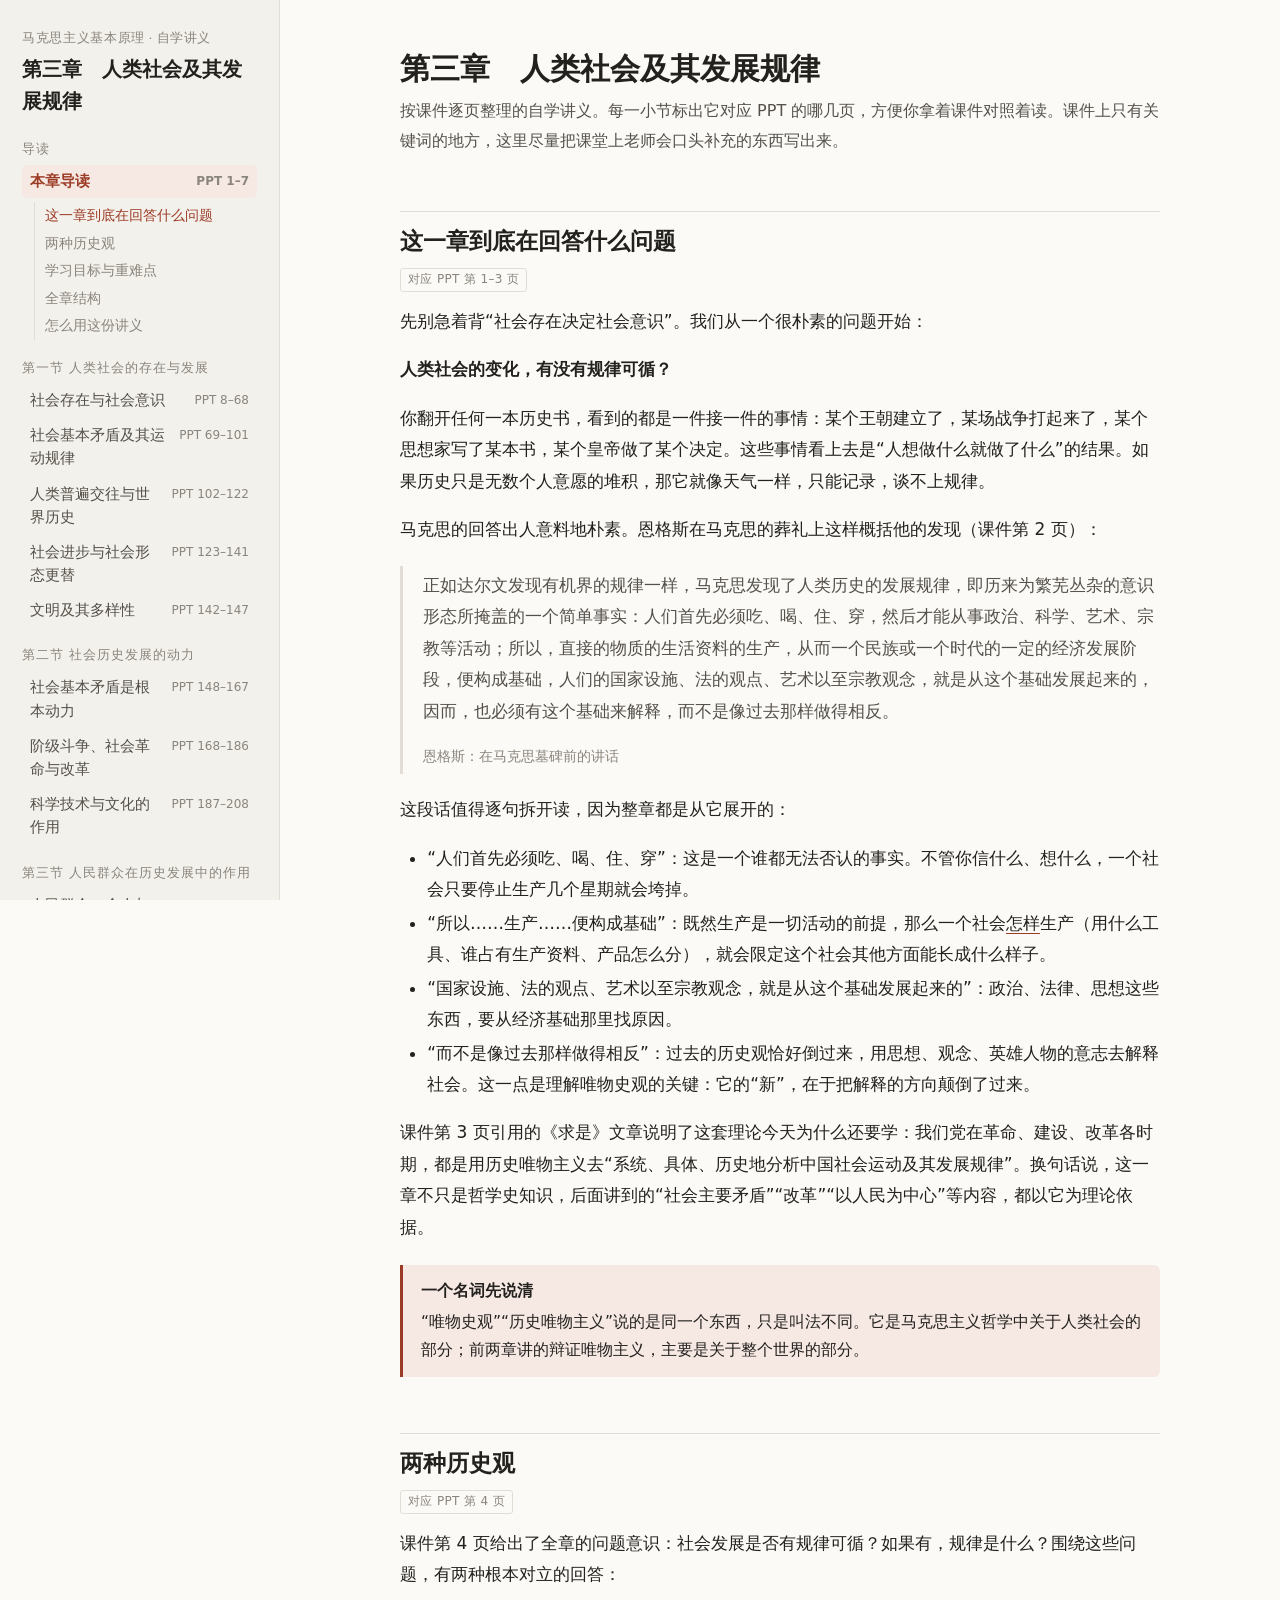
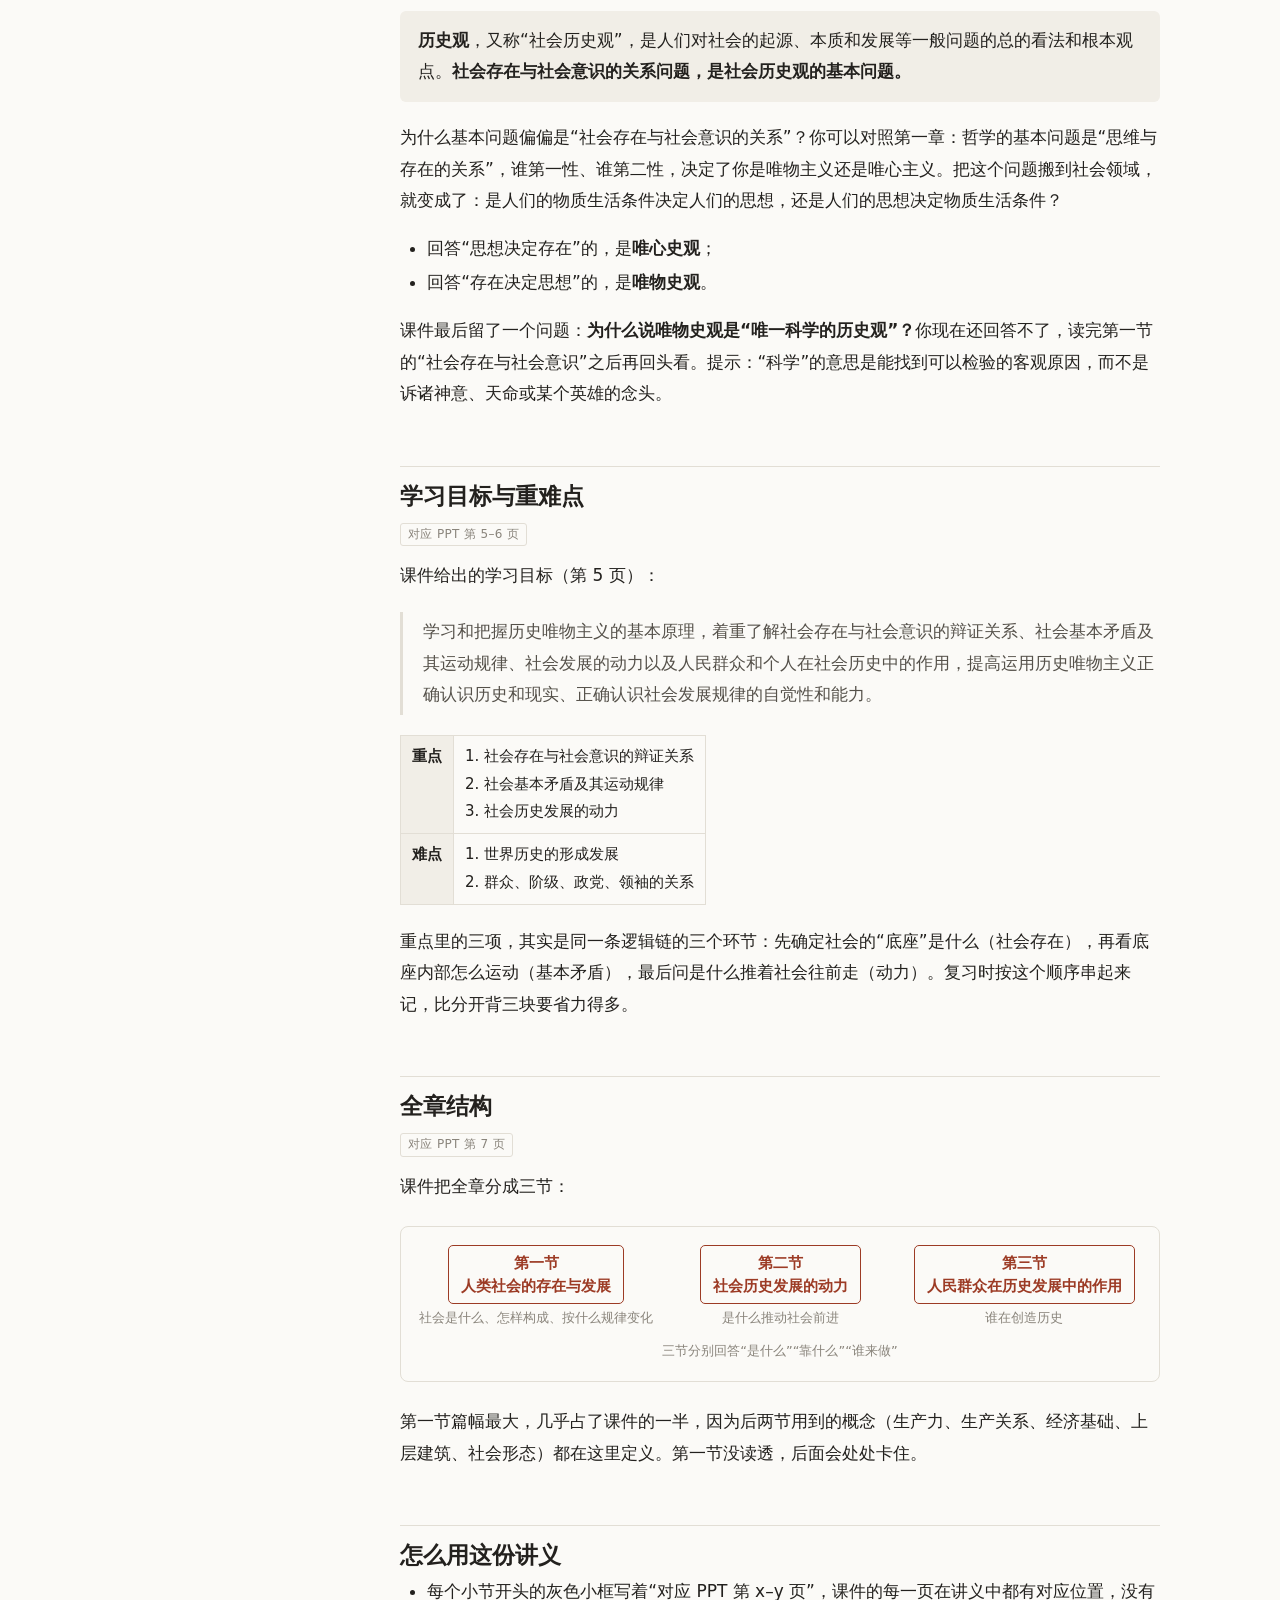
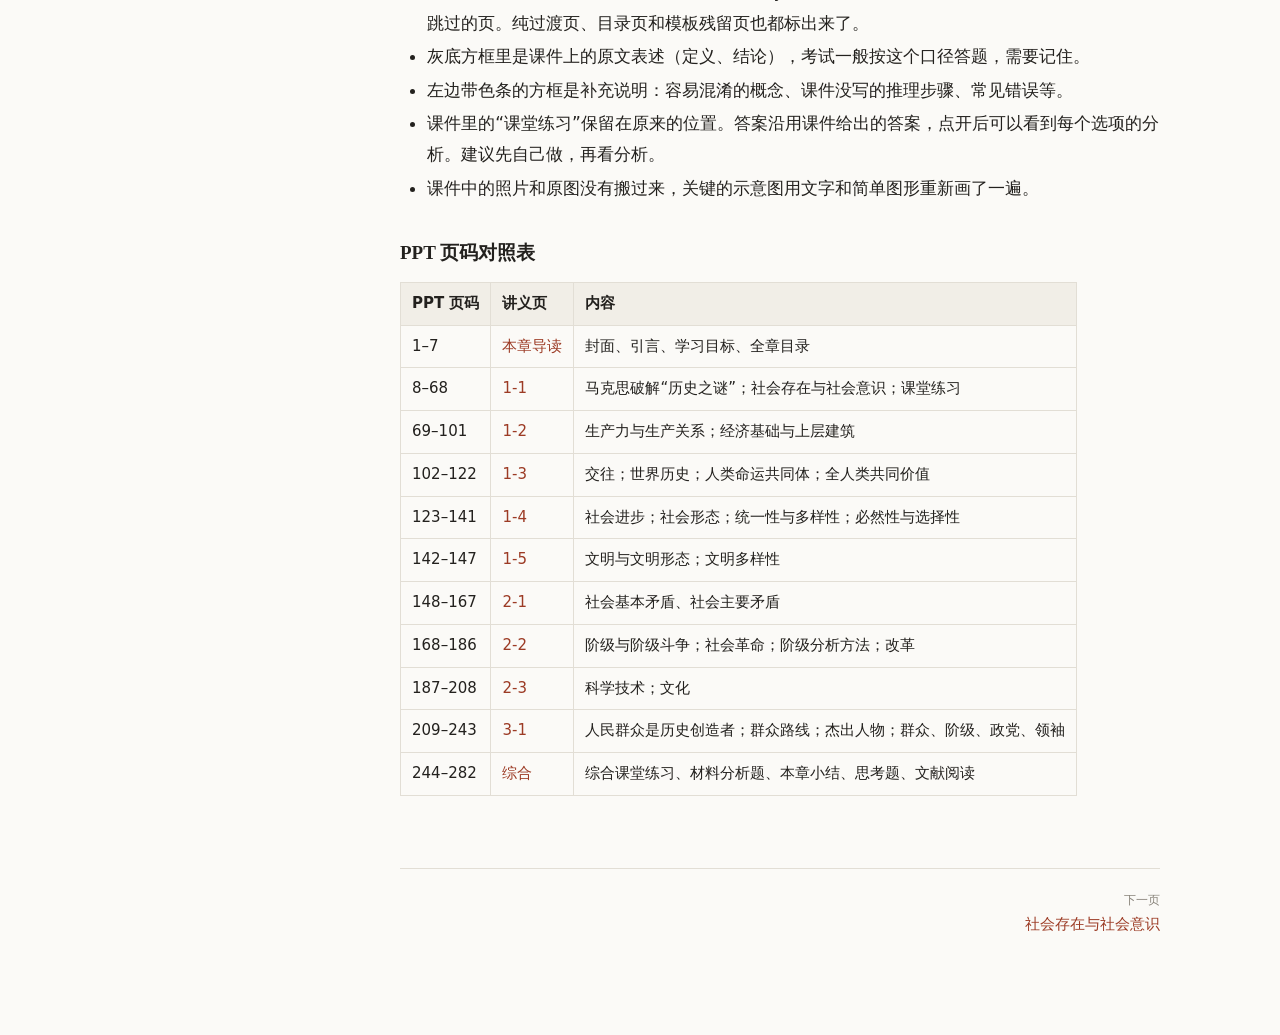
==== index.html @ 6065ba48 "Add chapter 3 intro and section 1-1 notes Co-Authored-By: Claude Opus 5.5 <noreply@anthropic.com>" ====
<!doctype html>
<html lang="zh-CN">
<head>
<meta charset="utf-8">
<meta name="viewport" content="width=device-width, initial-scale=1">
<title>第三章 人类社会及其发展规律</title>
<link rel="stylesheet" href="assets/style.css">
</head>
<body>
<main><div class="page">

<h1>第三章　人类社会及其发展规律</h1>
<p class="lead">按课件逐页整理的自学讲义。每一小节标出它对应 PPT 的哪几页，方便你拿着课件对照着读。课件上只有关键词的地方，这里尽量把课堂上老师会口头补充的东西写出来。</p>

<h2 id="why">这一章到底在回答什么问题</h2>
<div class="ppt" data-ppt="1-3">对应 PPT 第 1–3 页</div>

<p>先别急着背“社会存在决定社会意识”。我们从一个很朴素的问题开始：</p>

<p><strong>人类社会的变化，有没有规律可循？</strong></p>

<p>你翻开任何一本历史书，看到的都是一件接一件的事情：某个王朝建立了，某场战争打起来了，某个思想家写了某本书，某个皇帝做了某个决定。这些事情看上去是“人想做什么就做了什么”的结果。如果历史只是无数个人意愿的堆积，那它就像天气一样，只能记录，谈不上规律。</p>

<p>马克思的回答出人意料地朴素。恩格斯在马克思的葬礼上这样概括他的发现（课件第 2 页）：</p>

<blockquote>
<p>正如达尔文发现有机界的规律一样，马克思发现了人类历史的发展规律，即历来为繁芜丛杂的意识形态所掩盖的一个简单事实：人们首先必须吃、喝、住、穿，然后才能从事政治、科学、艺术、宗教等活动；所以，直接的物质的生活资料的生产，从而一个民族或一个时代的一定的经济发展阶段，便构成基础，人们的国家设施、法的观点、艺术以至宗教观念，就是从这个基础发展起来的，因而，也必须有这个基础来解释，而不是像过去那样做得相反。</p>
<footer>恩格斯：在马克思墓碑前的讲话</footer>
</blockquote>

<p>这段话值得逐句拆开读，因为整章都是从它展开的：</p>
<ul>
<li>“人们首先必须吃、喝、住、穿”：这是一个谁都无法否认的事实。不管你信什么、想什么，一个社会只要停止生产几个星期就会垮掉。</li>
<li>“所以……生产……便构成基础”：既然生产是一切活动的前提，那么一个社会<em>怎样</em>生产（用什么工具、谁占有生产资料、产品怎么分），就会限定这个社会其他方面能长成什么样子。</li>
<li>“国家设施、法的观点、艺术以至宗教观念，就是从这个基础发展起来的”：政治、法律、思想这些东西，要从经济基础那里找原因。</li>
<li>“而不是像过去那样做得相反”：过去的历史观恰好倒过来，用思想、观念、英雄人物的意志去解释社会。这一点是理解唯物史观的关键：它的“新”，在于把解释的方向颠倒了过来。</li>
</ul>

<p>课件第 3 页引用的《求是》文章说明了这套理论今天为什么还要学：我们党在革命、建设、改革各时期，都是用历史唯物主义去“系统、具体、历史地分析中国社会运动及其发展规律”。换句话说，这一章不只是哲学史知识，后面讲到的“社会主要矛盾”“改革”“以人民为中心”等内容，都以它为理论依据。</p>

<div class="note">
<span class="t">一个名词先说清</span>
<p>“唯物史观”“历史唯物主义”说的是同一个东西，只是叫法不同。它是马克思主义哲学中关于人类社会的部分；前两章讲的辩证唯物主义，主要是关于整个世界的部分。</p>
</div>

<h2 id="question">两种历史观</h2>
<div class="ppt" data-ppt="4">对应 PPT 第 4 页</div>

<p>课件第 4 页给出了全章的问题意识：社会发展是否有规律可循？如果有，规律是什么？围绕这些问题，有两种根本对立的回答：</p>

<div class="def">
<p><strong>历史观</strong>，又称“社会历史观”，是人们对社会的起源、本质和发展等一般问题的总的看法和根本观点。<strong>社会存在与社会意识的关系问题，是社会历史观的基本问题。</strong></p>
</div>

<p>为什么基本问题偏偏是“社会存在与社会意识的关系”？你可以对照第一章：哲学的基本问题是“思维与存在的关系”，谁第一性、谁第二性，决定了你是唯物主义还是唯心主义。把这个问题搬到社会领域，就变成了：是人们的物质生活条件决定人们的思想，还是人们的思想决定物质生活条件？</p>
<ul>
<li>回答“思想决定存在”的，是<strong>唯心史观</strong>；</li>
<li>回答“存在决定思想”的，是<strong>唯物史观</strong>。</li>
</ul>

<p>课件最后留了一个问题：<strong>为什么说唯物史观是“唯一科学的历史观”？</strong>你现在还回答不了，读完第一节的“社会存在与社会意识”之后再回头看。提示：“科学”的意思是能找到可以检验的客观原因，而不是诉诸神意、天命或某个英雄的念头。</p>

<h2 id="goals">学习目标与重难点</h2>
<div class="ppt" data-ppt="5-6">对应 PPT 第 5–6 页</div>

<p>课件给出的学习目标（第 5 页）：</p>
<blockquote><p>学习和把握历史唯物主义的基本原理，着重了解社会存在与社会意识的辩证关系、社会基本矛盾及其运动规律、社会发展的动力以及人民群众和个人在社会历史中的作用，提高运用历史唯物主义正确认识历史和现实、正确认识社会发展规律的自觉性和能力。</p></blockquote>

<table>
<tr><th>重点</th><td>1. 社会存在与社会意识的辩证关系<br>2. 社会基本矛盾及其运动规律<br>3. 社会历史发展的动力</td></tr>
<tr><th>难点</th><td>1. 世界历史的形成发展<br>2. 群众、阶级、政党、领袖的关系</td></tr>
</table>

<p>重点里的三项，其实是同一条逻辑链的三个环节：先确定社会的“底座”是什么（社会存在），再看底座内部怎么运动（基本矛盾），最后问是什么推着社会往前走（动力）。复习时按这个顺序串起来记，比分开背三块要省力得多。</p>

<h2 id="map">全章结构</h2>
<div class="ppt" data-ppt="7">对应 PPT 第 7 页</div>

<p>课件把全章分成三节：</p>

<div class="fig">
<div class="row" style="align-items:stretch">
  <div class="col" style="flex:1;min-width:180px">
    <div class="box hl">第一节<br>人类社会的存在与发展</div>
    <div class="arr">社会是什么、怎样构成、按什么规律变化</div>
  </div>
  <div class="col" style="flex:1;min-width:180px">
    <div class="box hl">第二节<br>社会历史发展的动力</div>
    <div class="arr">是什么推动社会前进</div>
  </div>
  <div class="col" style="flex:1;min-width:180px">
    <div class="box hl">第三节<br>人民群众在历史发展中的作用</div>
    <div class="arr">谁在创造历史</div>
  </div>
</div>
<div class="cap">三节分别回答“是什么”“靠什么”“谁来做”</div>
</div>

<p>第一节篇幅最大，几乎占了课件的一半，因为后两节用到的概念（生产力、生产关系、经济基础、上层建筑、社会形态）都在这里定义。第一节没读透，后面会处处卡住。</p>

<h2 id="howto">怎么用这份讲义</h2>

<ul>
<li>每个小节开头的灰色小框写着“对应 PPT 第 x–y 页”，课件的每一页在讲义中都有对应位置，没有跳过的页。纯过渡页、目录页和模板残留页也都标出来了。</li>
<li>灰底方框里是课件上的原文表述（定义、结论），考试一般按这个口径答题，需要记住。</li>
<li>左边带色条的方框是补充说明：容易混淆的概念、课件没写的推理步骤、常见错误等。</li>
<li>课件里的“课堂练习”保留在原来的位置。答案沿用课件给出的答案，点开后可以看到每个选项的分析。建议先自己做，再看分析。</li>
<li>课件中的照片和原图没有搬过来，关键的示意图用文字和简单图形重新画了一遍。</li>
</ul>

<h3>PPT 页码对照表</h3>
<table class="map">
<tr><th>PPT 页码</th><th>讲义页</th><th>内容</th></tr>
<tr><td>1–7</td><td><a href="index.html">本章导读</a></td><td>封面、引言、学习目标、全章目录</td></tr>
<tr><td>8–68</td><td><a href="1-1.html">1-1</a></td><td>马克思破解“历史之谜”；社会存在与社会意识；课堂练习</td></tr>
<tr><td>69–101</td><td><a href="1-2.html">1-2</a></td><td>生产力与生产关系；经济基础与上层建筑</td></tr>
<tr><td>102–122</td><td><a href="1-3.html">1-3</a></td><td>交往；世界历史；人类命运共同体；全人类共同价值</td></tr>
<tr><td>123–141</td><td><a href="1-4.html">1-4</a></td><td>社会进步；社会形态；统一性与多样性；必然性与选择性</td></tr>
<tr><td>142–147</td><td><a href="1-5.html">1-5</a></td><td>文明与文明形态；文明多样性</td></tr>
<tr><td>148–167</td><td><a href="2-1.html">2-1</a></td><td>社会基本矛盾、社会主要矛盾</td></tr>
<tr><td>168–186</td><td><a href="2-2.html">2-2</a></td><td>阶级与阶级斗争；社会革命；阶级分析方法；改革</td></tr>
<tr><td>187–208</td><td><a href="2-3.html">2-3</a></td><td>科学技术；文化</td></tr>
<tr><td>209–243</td><td><a href="3-1.html">3-1</a></td><td>人民群众是历史创造者；群众路线；杰出人物；群众、阶级、政党、领袖</td></tr>
<tr><td>244–282</td><td><a href="review.html">综合</a></td><td>综合课堂练习、材料分析题、本章小结、思考题、文献阅读</td></tr>
</table>

</div></main>
<script src="assets/site.js"></script>
</body>
</html>
---- assets/style.css ----
:root {
  --bg: #fbfaf7;
  --bg-side: #f3f1ec;
  --bg-soft: #f1eee7;
  --ink: #23211e;
  --ink-2: #55514a;
  --ink-3: #8a857c;
  --line: #e2ded5;
  --accent: #9c3b25;
  --accent-soft: #f6e9e4;
  --code: #efece5;
  --serif: "Noto Serif SC", "Source Han Serif SC", "Source Han Serif CN", "Songti SC", "STSong", "SimSun", serif;
  --sans: "PingFang SC", "Hiragino Sans GB", "Microsoft YaHei", "Noto Sans SC", system-ui, sans-serif;
  color-scheme: light;
}
@media (prefers-color-scheme: dark) {
  :root:not([data-theme="light"]) {
    --bg: #1b1a18; --bg-side: #222120; --bg-soft: #2a2826; --ink: #e9e5dc; --ink-2: #bdb7ab;
    --ink-3: #8c867b; --line: #3a3733; --accent: #e08a6f; --accent-soft: #3a2a24; --code: #2c2a27;
    color-scheme: dark;
  }
}
:root[data-theme="dark"] {
  --bg: #1b1a18; --bg-side: #222120; --bg-soft: #2a2826; --ink: #e9e5dc; --ink-2: #bdb7ab;
  --ink-3: #8c867b; --line: #3a3733; --accent: #e08a6f; --accent-soft: #3a2a24; --code: #2c2a27;
  color-scheme: dark;
}

* { box-sizing: border-box; }
html { scroll-padding-top: 72px; }
body {
  margin: 0; background: var(--bg); color: var(--ink);
  font-family: var(--sans); font-size: 17px; line-height: 1.85;
  -webkit-text-size-adjust: 100%;
}
a { color: var(--accent); text-decoration: none; }
a:hover { text-decoration: underline; }

/* ---------- layout ---------- */
.side {
  position: fixed; top: 0; left: 0; bottom: 0; width: 280px; overflow-y: auto;
  background: var(--bg-side); border-right: 1px solid var(--line); padding: 28px 22px 40px;
  font-size: 14.5px; line-height: 1.6;
}
.side .book { font-family: var(--serif); font-size: 13px; color: var(--ink-3); letter-spacing: .05em; }
.side .chap { font-family: var(--serif); font-size: 20px; font-weight: 700; margin: 4px 0 22px; color: var(--ink); display: block; }
.side .group { margin: 18px 0 6px; font-size: 12.5px; color: var(--ink-3); letter-spacing: .08em; }
.side ol { list-style: none; margin: 0; padding: 0; }
.side li > a { display: flex; justify-content: space-between; gap: 8px; padding: 5px 8px; border-radius: 5px; color: var(--ink-2); }
.side li > a:hover { background: var(--bg-soft); text-decoration: none; }
.side li > a .r { color: var(--ink-3); font-size: 12px; white-space: nowrap; padding-top: 2px; }
.side li.cur > a { background: var(--accent-soft); color: var(--accent); font-weight: 600; }
.side .toc { margin: 4px 0 8px 12px; border-left: 1px solid var(--line); }
.side .toc a { display: block; padding: 3px 10px; font-size: 13.5px; color: var(--ink-3); }
.side .toc a.on { color: var(--accent); }
.side .tools { margin-top: 26px; font-size: 13px; color: var(--ink-3); }
.side .tools button { font: inherit; color: var(--ink-2); background: none; border: 1px solid var(--line); border-radius: 5px; padding: 3px 10px; cursor: pointer; }

main { margin-left: 280px; padding: 48px 56px 96px; }
.page { max-width: 760px; margin: 0 auto; }

.topbar { display: none; }

@media (max-width: 900px) {
  .side { transform: translateX(-100%); transition: transform .2s; z-index: 20; width: 86%; max-width: 320px; box-shadow: 0 0 30px rgba(0,0,0,.15); }
  body.nav-open .side { transform: none; }
  .topbar {
    display: flex; align-items: center; gap: 12px; position: sticky; top: 0; z-index: 10;
    background: var(--bg); border-bottom: 1px solid var(--line); padding: 10px 16px; font-size: 14px;
  }
  .topbar button { font: inherit; background: none; border: 1px solid var(--line); color: var(--ink); border-radius: 5px; padding: 3px 10px; }
  .topbar span { color: var(--ink-2); overflow: hidden; white-space: nowrap; text-overflow: ellipsis; }
  main { margin-left: 0; padding: 24px 16px 72px; }
  body { font-size: 16.5px; }
}

/* ---------- typography ---------- */
h1, h2, h3, h4 { font-family: var(--serif); line-height: 1.4; color: var(--ink); }
h1 { font-size: 30px; margin: 0 0 6px; }
h2 { font-size: 23px; margin: 56px 0 4px; padding-top: 14px; border-top: 1px solid var(--line); }
h3 { font-size: 19px; margin: 36px 0 4px; }
h4 { font-size: 17px; margin: 26px 0 4px; }
p { margin: 0 0 1em; }
strong { color: var(--ink); }
em { font-style: normal; border-bottom: 1.5px solid var(--accent); }
ul, ol { padding-left: 1.6em; margin: 0 0 1em; }
li { margin: 2px 0; }
hr { border: 0; border-top: 1px solid var(--line); margin: 40px 0; }

.lead { color: var(--ink-2); font-size: 16px; margin-bottom: 28px; }
.ppt {
  display: inline-block; font-size: 12px; color: var(--ink-3); letter-spacing: .03em;
  border: 1px solid var(--line); border-radius: 3px; padding: 0 7px; margin: 0 0 14px; line-height: 1.8;
}

/* original quotes from the slides */
blockquote {
  margin: 1.2em 0; padding: 4px 0 4px 20px; border-left: 3px solid var(--line);
  font-family: var(--serif); color: var(--ink-2);
}
blockquote p:last-child { margin-bottom: 0; }
blockquote footer { font-family: var(--sans); font-size: 14px; color: var(--ink-3); margin-top: 6px; }

/* textbook statement copied from slide */
.def {
  margin: 1.2em 0; padding: 14px 18px; background: var(--bg-soft); border-radius: 6px;
}
.def p:last-child { margin-bottom: 0; }

/* side remark */
.note {
  margin: 1.4em 0; padding: 12px 18px; border-left: 3px solid var(--accent);
  background: var(--accent-soft); border-radius: 0 6px 6px 0; font-size: 15.5px;
}
.note p:last-child, .note ul:last-child { margin-bottom: 0; }
.note .t { font-weight: 700; display: block; margin-bottom: 2px; }

/* skipped/transition slides */
.minor { font-size: 14px; color: var(--ink-3); }

table { border-collapse: collapse; width: 100%; margin: 1em 0 1.4em; font-size: 15px; display: block; overflow-x: auto; }
th, td { border: 1px solid var(--line); padding: 7px 11px; text-align: left; vertical-align: top; }
th { background: var(--bg-soft); font-weight: 600; white-space: nowrap; }

/* ---------- diagrams ---------- */
.fig { margin: 1.6em 0; padding: 18px; border: 1px solid var(--line); border-radius: 8px; font-size: 15px; overflow-x: auto; }
.fig .cap { font-size: 13px; color: var(--ink-3); margin-top: 12px; text-align: center; }
.row { display: flex; align-items: center; justify-content: center; gap: 10px; flex-wrap: wrap; }
.box { border: 1.5px solid var(--ink-2); border-radius: 5px; padding: 6px 12px; text-align: center; background: var(--bg); line-height: 1.5; }
.box.hl { border-color: var(--accent); color: var(--accent); font-weight: 600; }
.box small { display: block; color: var(--ink-3); font-size: 12px; }
.arr { color: var(--ink-3); font-size: 13px; text-align: center; line-height: 1.3; }
.col { display: flex; flex-direction: column; align-items: center; gap: 6px; }
.tree { font-size: 15px; }
.tree ul { list-style: none; padding-left: 1.2em; margin: 0; border-left: 1px solid var(--line); }
.tree > ul { border-left: 0; padding-left: 0; }
.tree li { position: relative; padding-left: .6em; }
.tree li::before { content: ""; position: absolute; left: -1.2em; top: .95em; width: 1.4em; border-top: 1px solid var(--line); }
.tree > ul > li::before { display: none; }

/* ---------- exercises ---------- */
.ex { margin: 1.4em 0; padding: 14px 18px; border: 1px solid var(--line); border-radius: 8px; }
.ex .q-head { font-size: 13px; color: var(--ink-3); margin-bottom: 4px; }
.ex ol.opt { list-style: upper-alpha; margin: .4em 0 .6em; }
.ex details { margin-top: 6px; }
.ex summary { cursor: pointer; color: var(--accent); font-size: 14.5px; user-select: none; }
.ex details > div { margin-top: 10px; padding-top: 10px; border-top: 1px dashed var(--line); font-size: 15.5px; }
.ex .ans { font-weight: 700; }

/* ---------- pager ---------- */
.pager { display: flex; justify-content: space-between; gap: 16px; margin-top: 72px; padding-top: 20px; border-top: 1px solid var(--line); font-size: 15px; }
.pager a { display: block; max-width: 48%; }
.pager .lbl { display: block; font-size: 12px; color: var(--ink-3); }
.pager .next { text-align: right; margin-left: auto; }

.map td:first-child, .map td:nth-child(2) { white-space: nowrap; }
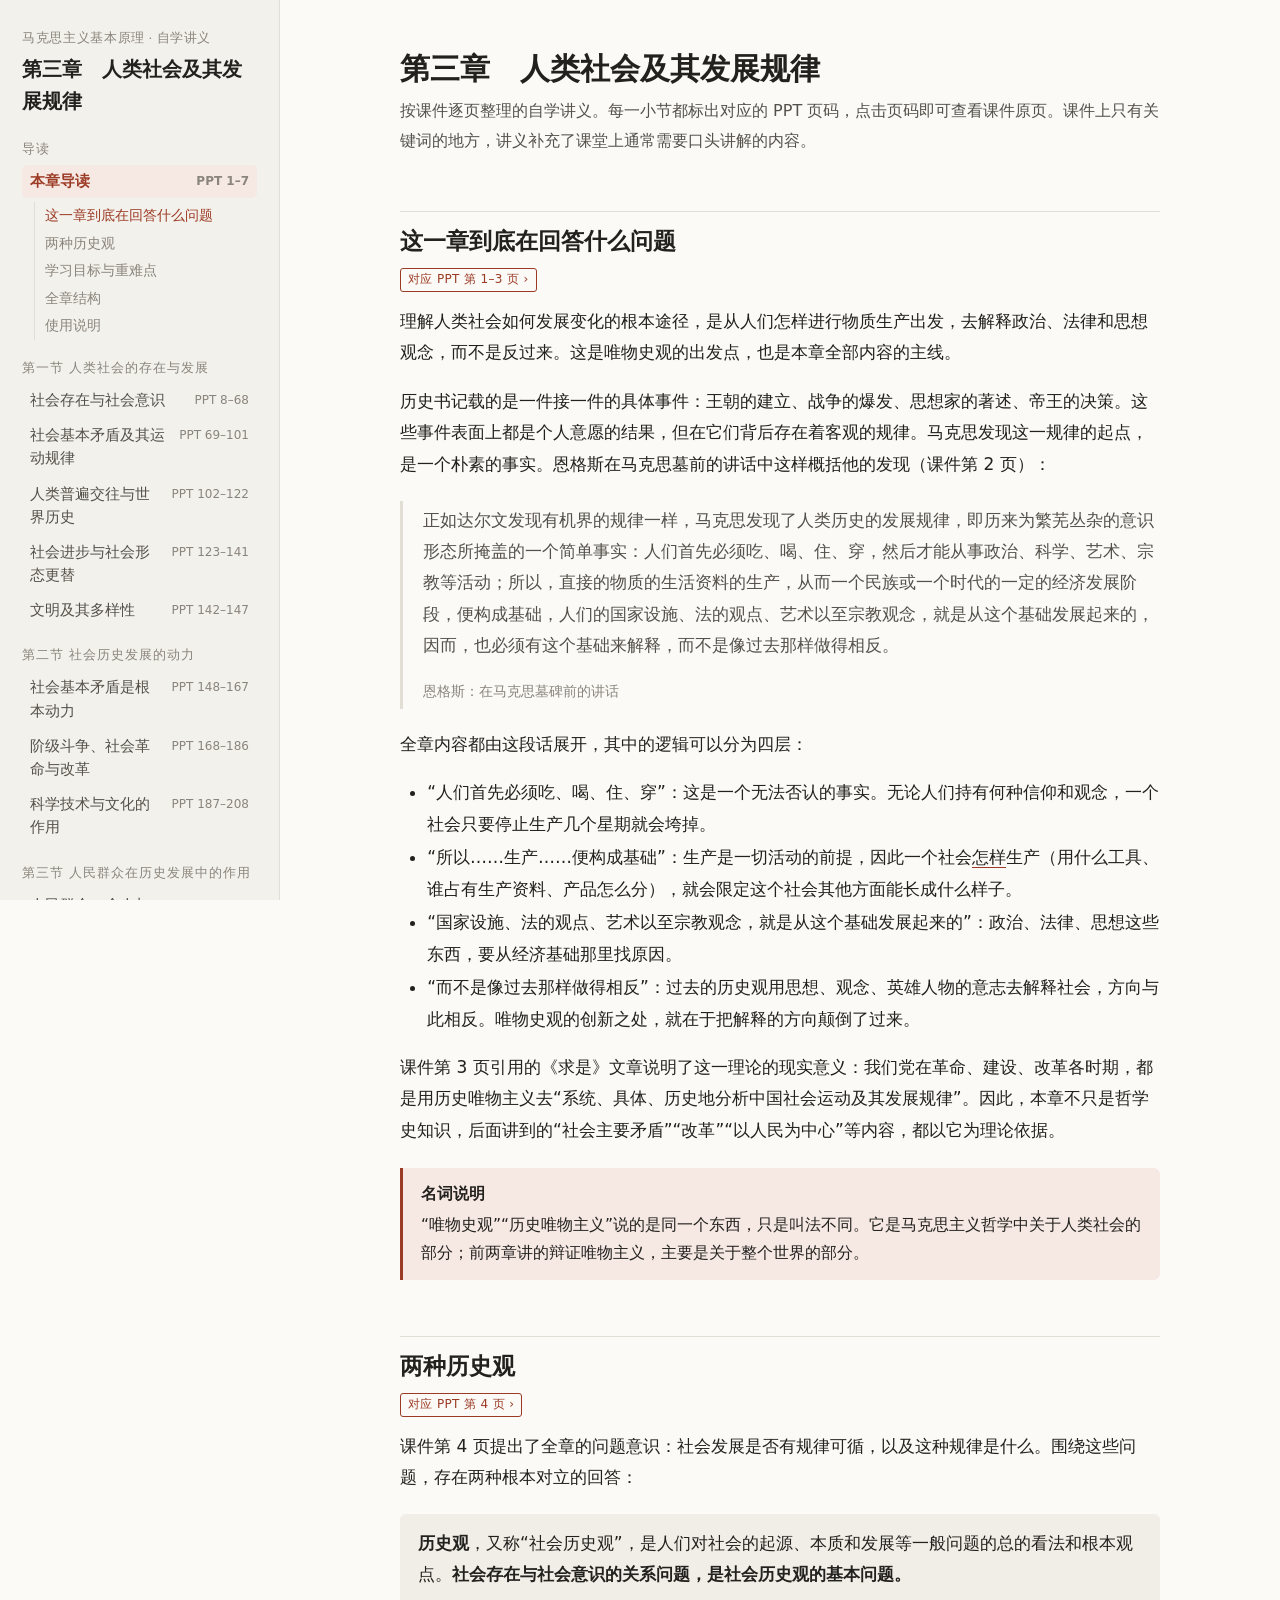
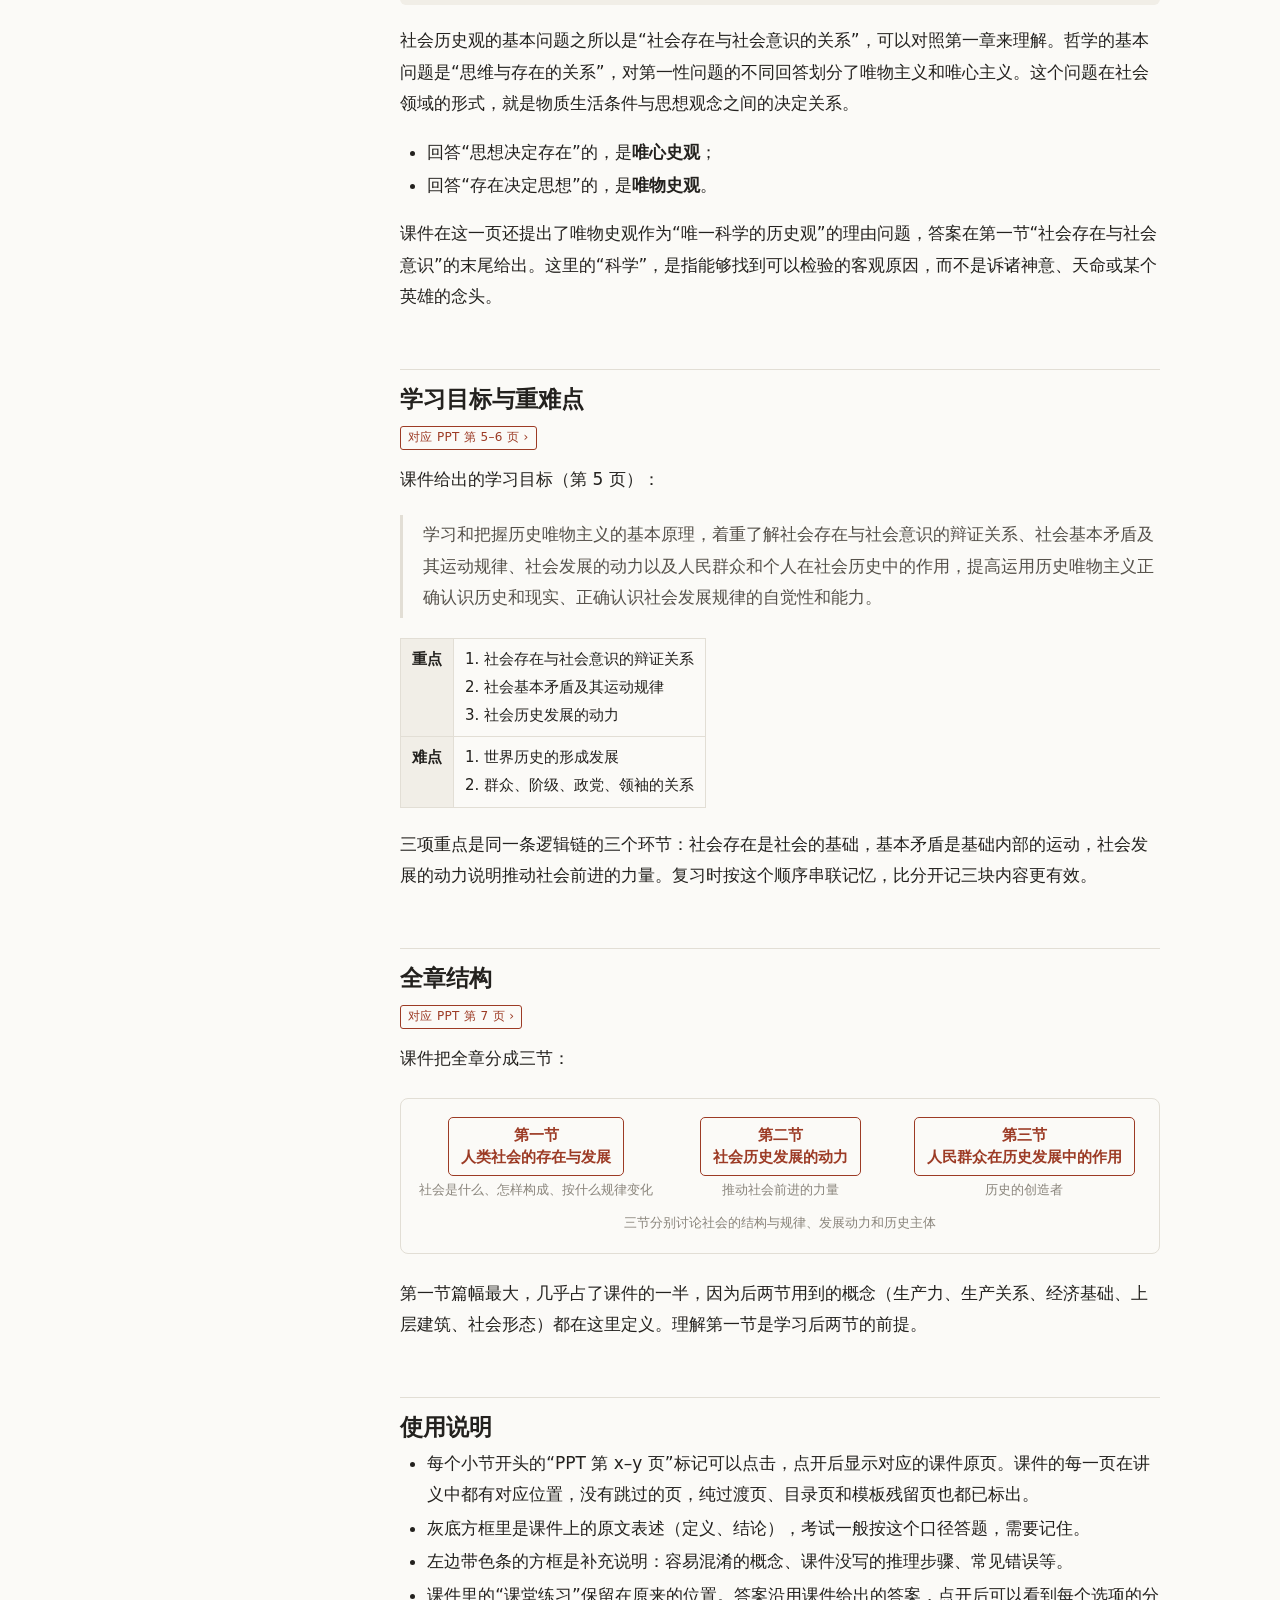
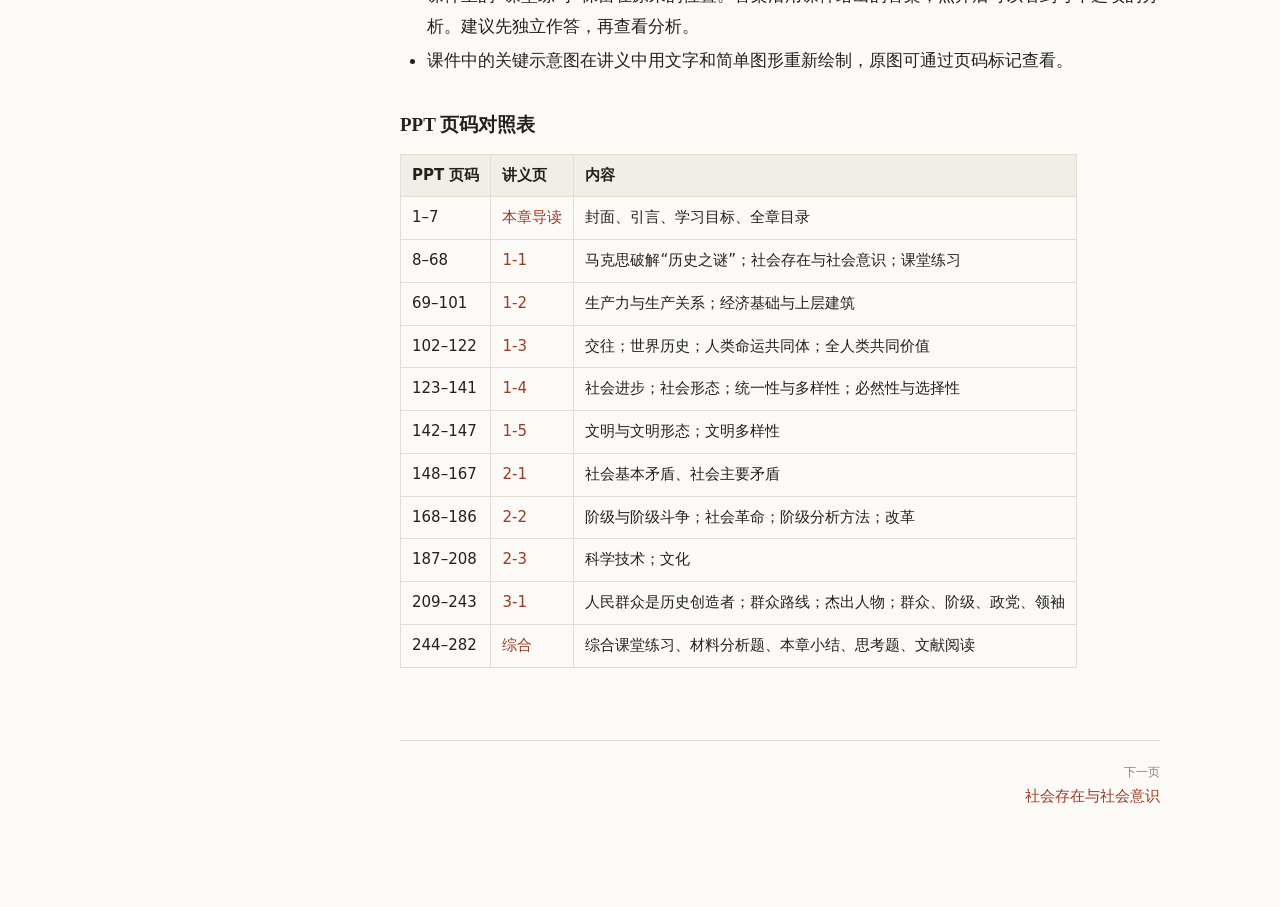
==== commit afd6bd90: "Rewrite prose in declarative style, add clickable slide viewer, improve mobile layout Co-Authored-By" ====
--- a/index.html
+++ b/index.html
@@ -10,55 +10,51 @@
 <main><div class="page">
 
 <h1>第三章　人类社会及其发展规律</h1>
-<p class="lead">按课件逐页整理的自学讲义。每一小节标出它对应 PPT 的哪几页，方便你拿着课件对照着读。课件上只有关键词的地方，这里尽量把课堂上老师会口头补充的东西写出来。</p>
+<p class="lead">按课件逐页整理的自学讲义。每一小节都标出对应的 PPT 页码，点击页码即可查看课件原页。课件上只有关键词的地方，讲义补充了课堂上通常需要口头讲解的内容。</p>
 
 <h2 id="why">这一章到底在回答什么问题</h2>
 <div class="ppt" data-ppt="1-3">对应 PPT 第 1–3 页</div>
 
-<p>先别急着背“社会存在决定社会意识”。我们从一个很朴素的问题开始：</p>
+<p>理解人类社会如何发展变化的根本途径，是从人们怎样进行物质生产出发，去解释政治、法律和思想观念，而不是反过来。这是唯物史观的出发点，也是本章全部内容的主线。</p>
 
-<p><strong>人类社会的变化，有没有规律可循？</strong></p>
-
-<p>你翻开任何一本历史书，看到的都是一件接一件的事情：某个王朝建立了，某场战争打起来了，某个思想家写了某本书，某个皇帝做了某个决定。这些事情看上去是“人想做什么就做了什么”的结果。如果历史只是无数个人意愿的堆积，那它就像天气一样，只能记录，谈不上规律。</p>
-
-<p>马克思的回答出人意料地朴素。恩格斯在马克思的葬礼上这样概括他的发现（课件第 2 页）：</p>
+<p>历史书记载的是一件接一件的具体事件：王朝的建立、战争的爆发、思想家的著述、帝王的决策。这些事件表面上都是个人意愿的结果，但在它们背后存在着客观的规律。马克思发现这一规律的起点，是一个朴素的事实。恩格斯在马克思墓前的讲话中这样概括他的发现（课件第 2 页）：</p>
 
 <blockquote>
 <p>正如达尔文发现有机界的规律一样，马克思发现了人类历史的发展规律，即历来为繁芜丛杂的意识形态所掩盖的一个简单事实：人们首先必须吃、喝、住、穿，然后才能从事政治、科学、艺术、宗教等活动；所以，直接的物质的生活资料的生产，从而一个民族或一个时代的一定的经济发展阶段，便构成基础，人们的国家设施、法的观点、艺术以至宗教观念，就是从这个基础发展起来的，因而，也必须有这个基础来解释，而不是像过去那样做得相反。</p>
 <footer>恩格斯：在马克思墓碑前的讲话</footer>
 </blockquote>
 
-<p>这段话值得逐句拆开读，因为整章都是从它展开的：</p>
+<p>全章内容都由这段话展开，其中的逻辑可以分为四层：</p>
 <ul>
-<li>“人们首先必须吃、喝、住、穿”：这是一个谁都无法否认的事实。不管你信什么、想什么，一个社会只要停止生产几个星期就会垮掉。</li>
-<li>“所以……生产……便构成基础”：既然生产是一切活动的前提，那么一个社会<em>怎样</em>生产（用什么工具、谁占有生产资料、产品怎么分），就会限定这个社会其他方面能长成什么样子。</li>
+<li>“人们首先必须吃、喝、住、穿”：这是一个无法否认的事实。无论人们持有何种信仰和观念，一个社会只要停止生产几个星期就会垮掉。</li>
+<li>“所以……生产……便构成基础”：生产是一切活动的前提，因此一个社会<em>怎样</em>生产（用什么工具、谁占有生产资料、产品怎么分），就会限定这个社会其他方面能长成什么样子。</li>
 <li>“国家设施、法的观点、艺术以至宗教观念，就是从这个基础发展起来的”：政治、法律、思想这些东西，要从经济基础那里找原因。</li>
-<li>“而不是像过去那样做得相反”：过去的历史观恰好倒过来，用思想、观念、英雄人物的意志去解释社会。这一点是理解唯物史观的关键：它的“新”，在于把解释的方向颠倒了过来。</li>
+<li>“而不是像过去那样做得相反”：过去的历史观用思想、观念、英雄人物的意志去解释社会，方向与此相反。唯物史观的创新之处，就在于把解释的方向颠倒了过来。</li>
 </ul>
 
-<p>课件第 3 页引用的《求是》文章说明了这套理论今天为什么还要学：我们党在革命、建设、改革各时期，都是用历史唯物主义去“系统、具体、历史地分析中国社会运动及其发展规律”。换句话说，这一章不只是哲学史知识，后面讲到的“社会主要矛盾”“改革”“以人民为中心”等内容，都以它为理论依据。</p>
+<p>课件第 3 页引用的《求是》文章说明了这一理论的现实意义：我们党在革命、建设、改革各时期，都是用历史唯物主义去“系统、具体、历史地分析中国社会运动及其发展规律”。因此，本章不只是哲学史知识，后面讲到的“社会主要矛盾”“改革”“以人民为中心”等内容，都以它为理论依据。</p>
 
 <div class="note">
-<span class="t">一个名词先说清</span>
+<span class="t">名词说明</span>
 <p>“唯物史观”“历史唯物主义”说的是同一个东西，只是叫法不同。它是马克思主义哲学中关于人类社会的部分；前两章讲的辩证唯物主义，主要是关于整个世界的部分。</p>
 </div>
 
 <h2 id="question">两种历史观</h2>
 <div class="ppt" data-ppt="4">对应 PPT 第 4 页</div>
 
-<p>课件第 4 页给出了全章的问题意识：社会发展是否有规律可循？如果有，规律是什么？围绕这些问题，有两种根本对立的回答：</p>
+<p>课件第 4 页提出了全章的问题意识：社会发展是否有规律可循，以及这种规律是什么。围绕这些问题，存在两种根本对立的回答：</p>
 
 <div class="def">
 <p><strong>历史观</strong>，又称“社会历史观”，是人们对社会的起源、本质和发展等一般问题的总的看法和根本观点。<strong>社会存在与社会意识的关系问题，是社会历史观的基本问题。</strong></p>
 </div>
 
-<p>为什么基本问题偏偏是“社会存在与社会意识的关系”？你可以对照第一章：哲学的基本问题是“思维与存在的关系”，谁第一性、谁第二性，决定了你是唯物主义还是唯心主义。把这个问题搬到社会领域，就变成了：是人们的物质生活条件决定人们的思想，还是人们的思想决定物质生活条件？</p>
+<p>社会历史观的基本问题之所以是“社会存在与社会意识的关系”，可以对照第一章来理解。哲学的基本问题是“思维与存在的关系”，对第一性问题的不同回答划分了唯物主义和唯心主义。这个问题在社会领域的形式，就是物质生活条件与思想观念之间的决定关系。</p>
 <ul>
 <li>回答“思想决定存在”的，是<strong>唯心史观</strong>；</li>
 <li>回答“存在决定思想”的，是<strong>唯物史观</strong>。</li>
 </ul>
 
-<p>课件最后留了一个问题：<strong>为什么说唯物史观是“唯一科学的历史观”？</strong>你现在还回答不了，读完第一节的“社会存在与社会意识”之后再回头看。提示：“科学”的意思是能找到可以检验的客观原因，而不是诉诸神意、天命或某个英雄的念头。</p>
+<p>课件在这一页还提出了唯物史观作为“唯一科学的历史观”的理由问题，答案在第一节“社会存在与社会意识”的末尾给出。这里的“科学”，是指能够找到可以检验的客观原因，而不是诉诸神意、天命或某个英雄的念头。</p>
 
 <h2 id="goals">学习目标与重难点</h2>
 <div class="ppt" data-ppt="5-6">对应 PPT 第 5–6 页</div>
@@ -71,7 +67,7 @@
 <tr><th>难点</th><td>1. 世界历史的形成发展<br>2. 群众、阶级、政党、领袖的关系</td></tr>
 </table>
 
-<p>重点里的三项，其实是同一条逻辑链的三个环节：先确定社会的“底座”是什么（社会存在），再看底座内部怎么运动（基本矛盾），最后问是什么推着社会往前走（动力）。复习时按这个顺序串起来记，比分开背三块要省力得多。</p>
+<p>三项重点是同一条逻辑链的三个环节：社会存在是社会的基础，基本矛盾是基础内部的运动，社会发展的动力说明推动社会前进的力量。复习时按这个顺序串联记忆，比分开记三块内容更有效。</p>
 
 <h2 id="map">全章结构</h2>
 <div class="ppt" data-ppt="7">对应 PPT 第 7 页</div>
@@ -86,26 +82,26 @@
   </div>
   <div class="col" style="flex:1;min-width:180px">
     <div class="box hl">第二节<br>社会历史发展的动力</div>
-    <div class="arr">是什么推动社会前进</div>
+    <div class="arr">推动社会前进的力量</div>
   </div>
   <div class="col" style="flex:1;min-width:180px">
     <div class="box hl">第三节<br>人民群众在历史发展中的作用</div>
-    <div class="arr">谁在创造历史</div>
+    <div class="arr">历史的创造者</div>
   </div>
 </div>
-<div class="cap">三节分别回答“是什么”“靠什么”“谁来做”</div>
+<div class="cap">三节分别讨论社会的结构与规律、发展动力和历史主体</div>
 </div>
 
-<p>第一节篇幅最大，几乎占了课件的一半，因为后两节用到的概念（生产力、生产关系、经济基础、上层建筑、社会形态）都在这里定义。第一节没读透，后面会处处卡住。</p>
+<p>第一节篇幅最大，几乎占了课件的一半，因为后两节用到的概念（生产力、生产关系、经济基础、上层建筑、社会形态）都在这里定义。理解第一节是学习后两节的前提。</p>
 
-<h2 id="howto">怎么用这份讲义</h2>
+<h2 id="howto">使用说明</h2>
 
 <ul>
-<li>每个小节开头的灰色小框写着“对应 PPT 第 x–y 页”，课件的每一页在讲义中都有对应位置，没有跳过的页。纯过渡页、目录页和模板残留页也都标出来了。</li>
+<li>每个小节开头的“PPT 第 x–y 页”标记可以点击，点开后显示对应的课件原页。课件的每一页在讲义中都有对应位置，没有跳过的页，纯过渡页、目录页和模板残留页也都已标出。</li>
 <li>灰底方框里是课件上的原文表述（定义、结论），考试一般按这个口径答题，需要记住。</li>
 <li>左边带色条的方框是补充说明：容易混淆的概念、课件没写的推理步骤、常见错误等。</li>
-<li>课件里的“课堂练习”保留在原来的位置。答案沿用课件给出的答案，点开后可以看到每个选项的分析。建议先自己做，再看分析。</li>
-<li>课件中的照片和原图没有搬过来，关键的示意图用文字和简单图形重新画了一遍。</li>
+<li>课件里的“课堂练习”保留在原来的位置。答案沿用课件给出的答案，点开后可以看到每个选项的分析。建议先独立作答，再查看分析。</li>
+<li>课件中的关键示意图在讲义中用文字和简单图形重新绘制，原图可通过页码标记查看。</li>
 </ul>
 
 <h3>PPT 页码对照表</h3>
--- a/assets/style.css
+++ b/assets/style.css
@@ -154,3 +154,60 @@
 .pager .next { text-align: right; margin-left: auto; }
 
 .map td:first-child, .map td:nth-child(2) { white-space: nowrap; }
+details.ex > div { margin-top: 10px; padding-top: 10px; border-top: 1px dashed var(--line); font-size: 15.5px; }
+details.ex > div p:last-child { margin-bottom: 0; }
+
+/* ---------- arrows that turn vertical on phones ---------- */
+.ar { font-style: normal; }
+.ar::before { content: "→"; }
+
+/* ---------- clickable slide markers ---------- */
+a.ppt { cursor: pointer; color: var(--accent); border-color: var(--accent); text-decoration: none; }
+a.ppt:hover { background: var(--accent-soft); text-decoration: none; }
+a.ppt::after { content: " ›"; }
+
+/* ---------- slide viewer ---------- */
+.viewer { position: fixed; inset: 0; z-index: 50; background: var(--bg); display: flex; flex-direction: column; }
+.viewer[hidden] { display: none; }
+.viewer .vbar {
+  flex: none; display: flex; align-items: center; justify-content: space-between; gap: 12px;
+  padding: 10px 16px; border-bottom: 1px solid var(--line); font-size: 15px;
+}
+.viewer .vbar button { font: inherit; color: var(--ink); background: var(--bg-soft); border: 1px solid var(--line); border-radius: 6px; padding: 4px 14px; cursor: pointer; }
+.viewer .vbody { flex: 1; overflow-y: auto; -webkit-overflow-scrolling: touch; padding: 16px; }
+.viewer figure { margin: 0 auto 22px; max-width: 1000px; }
+.viewer img { display: block; width: 100%; height: auto; border: 1px solid var(--line); border-radius: 4px; background: #fff; aspect-ratio: 16 / 9; }
+.viewer figcaption { font-size: 13px; color: var(--ink-3); margin-top: 6px; text-align: center; }
+body.viewing { overflow: hidden; }
+
+/* ---------- phones ---------- */
+@media (max-width: 600px) {
+  body { font-size: 16px; line-height: 1.8; }
+  main { padding: 16px 16px 56px; }
+  h1 { font-size: 24px; }
+  h2 { font-size: 20px; margin-top: 36px; padding-top: 10px; }
+  h3 { font-size: 17.5px; margin-top: 26px; }
+  h4 { font-size: 16.5px; margin-top: 20px; }
+  .lead { margin-bottom: 16px; font-size: 15px; }
+  .ppt { margin-bottom: 8px; }
+  .topbar { padding: 6px 12px; }
+  .note, .def { padding: 10px 12px; font-size: 15px; }
+  blockquote { padding-left: 12px; }
+  .ex { padding: 12px; }
+  .ex ol.opt { padding-left: 1.4em; }
+  table { display: table; width: 100%; font-size: 14px; }
+  th, td { padding: 6px 7px; }
+  th { white-space: normal; }
+  .map td:first-child, .map td:nth-child(2) { white-space: normal; }
+  .fig { padding: 12px; overflow-x: visible; }
+  .fig .row { flex-direction: column; align-items: stretch; gap: 4px; }
+  .fig .row > .col { margin-left: 0 !important; }
+  .fig .box { min-width: 0 !important; }
+  .fig .arr { padding: 2px 0; }
+  .ar::before { content: "↓"; }
+  .tree ul { padding-left: .9em; }
+  .viewer .vbody { padding: 10px 8px; }
+  .pager { flex-direction: column; }
+  .pager a { max-width: 100%; }
+  .pager .next { text-align: left; margin-left: 0; }
+}
